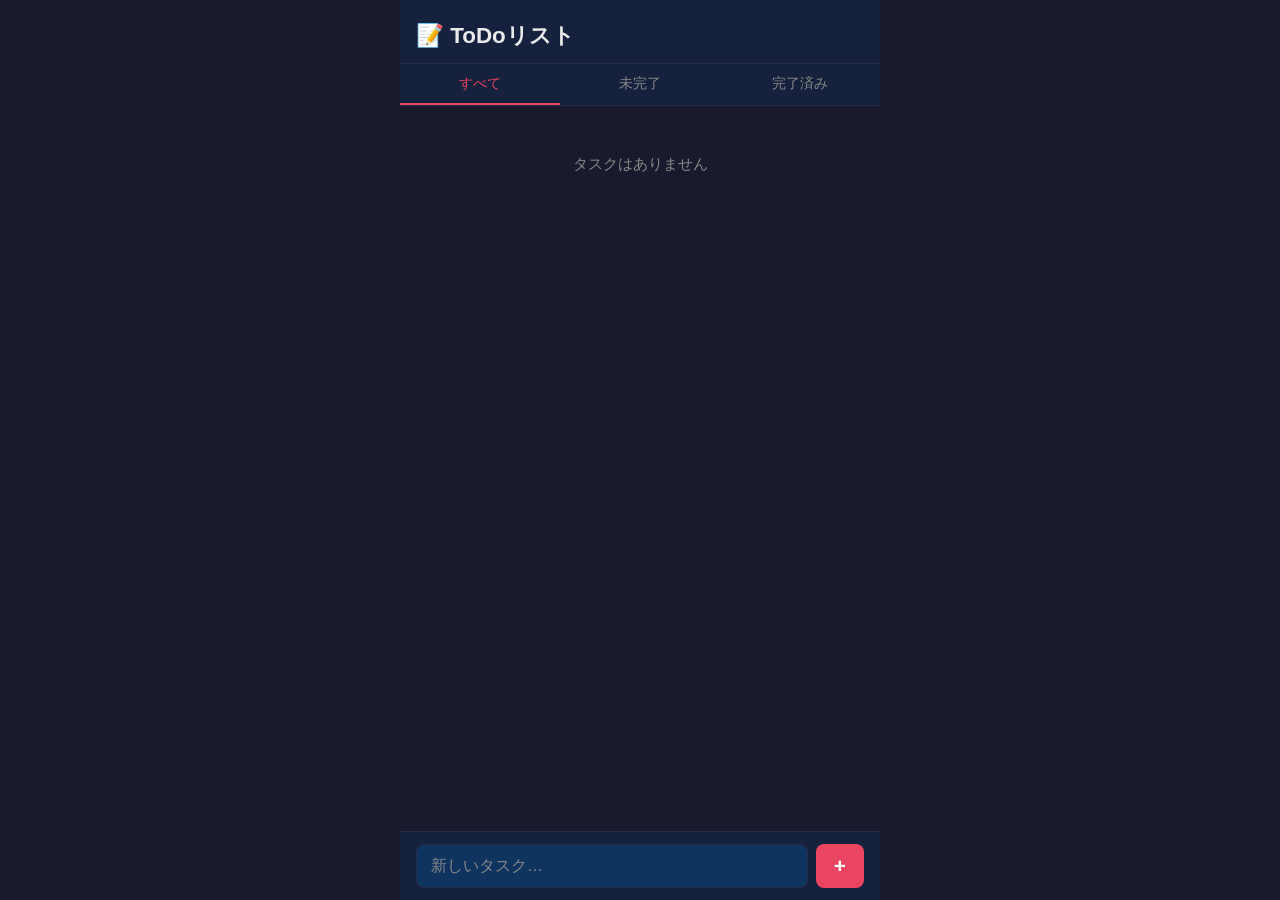
==== todo/index.html @ 9790468d "feat(todo): add todo app - HTML, CSS, and full JS functionality" ====
<!DOCTYPE html>
<html lang="ja">
<head>
  <meta charset="UTF-8">
  <meta name="viewport" content="width=device-width, initial-scale=1.0">
  <title>ToDoリスト</title>
  <style>
    :root {
      --bg: #1a1a2e;
      --surface: #16213e;
      --accent: #0f3460;
      --primary: #e94560;
      --text: #eaeaea;
      --text-muted: #888;
      --border: #2a2a4a;
    }

    * { box-sizing: border-box; margin: 0; padding: 0; }

    body {
      background: var(--bg);
      color: var(--text);
      font-family: -apple-system, BlinkMacSystemFont, 'Segoe UI', sans-serif;
      min-height: 100vh;
      display: flex;
      justify-content: center;
    }

    #app {
      width: 100%;
      max-width: 480px;
      display: flex;
      flex-direction: column;
      min-height: 100vh;
    }

    header {
      padding: 20px 16px 12px;
      background: var(--surface);
      border-bottom: 1px solid var(--border);
    }

    header h1 { font-size: 1.4rem; }

    .filters {
      display: flex;
      background: var(--surface);
      border-bottom: 1px solid var(--border);
    }

    .filter-btn {
      flex: 1;
      padding: 10px;
      background: none;
      border: none;
      border-bottom: 2px solid transparent;
      color: var(--text-muted);
      font-size: 0.9rem;
      cursor: pointer;
      transition: all 0.2s;
    }

    .filter-btn.active {
      color: var(--primary);
      border-bottom-color: var(--primary);
    }

    #todo-list {
      flex: 1;
      list-style: none;
      overflow-y: auto;
      padding: 8px 0 72px;
    }

    .todo-item {
      display: flex;
      align-items: center;
      gap: 12px;
      padding: 14px 16px;
      border-bottom: 1px solid var(--border);
    }

    .todo-item input[type="checkbox"] {
      width: 20px;
      height: 20px;
      accent-color: var(--primary);
      cursor: pointer;
      flex-shrink: 0;
    }

    .todo-item span {
      flex: 1;
      font-size: 1rem;
      word-break: break-all;
    }

    .todo-item.done span {
      text-decoration: line-through;
      color: var(--text-muted);
    }

    .delete-btn {
      background: none;
      border: none;
      color: var(--text-muted);
      font-size: 1.1rem;
      cursor: pointer;
      padding: 4px 8px;
      opacity: 0.6;
      transition: opacity 0.2s;
      flex-shrink: 0;
    }

    .delete-btn:hover { opacity: 1; }

    .empty {
      text-align: center;
      color: var(--text-muted);
      padding: 40px 16px;
      font-size: 0.95rem;
    }

    .input-area {
      position: fixed;
      bottom: 0;
      left: 50%;
      transform: translateX(-50%);
      width: 100%;
      max-width: 480px;
      display: flex;
      gap: 8px;
      padding: 12px 16px;
      background: var(--surface);
      border-top: 1px solid var(--border);
    }

    #new-todo {
      flex: 1;
      padding: 10px 14px;
      background: var(--accent);
      border: 1px solid var(--border);
      border-radius: 8px;
      color: var(--text);
      font-size: 1rem;
      outline: none;
    }

    #new-todo::placeholder { color: var(--text-muted); }
    #new-todo:focus { border-color: var(--primary); }

    #add-btn {
      padding: 10px 18px;
      background: var(--primary);
      border: none;
      border-radius: 8px;
      color: white;
      font-size: 1.3rem;
      font-weight: bold;
      cursor: pointer;
    }
  </style>
</head>
<body>
  <div id="app">
    <header>
      <h1>📝 ToDoリスト</h1>
    </header>
    <div class="filters">
      <button class="filter-btn active" data-filter="all">すべて</button>
      <button class="filter-btn" data-filter="active">未完了</button>
      <button class="filter-btn" data-filter="done">完了済み</button>
    </div>
    <ul id="todo-list"></ul>
    <div class="input-area">
      <input type="text" id="new-todo" placeholder="新しいタスク…">
      <button id="add-btn">+</button>
    </div>
  </div>
  <script>
    const STORAGE_KEY = 'todo-items';

    function load() {
      try { return JSON.parse(localStorage.getItem(STORAGE_KEY)) || []; }
      catch { return []; }
    }

    function save(items) {
      localStorage.setItem(STORAGE_KEY, JSON.stringify(items));
    }

    function escapeHtml(text) {
      return text
        .replace(/&/g, '&amp;')
        .replace(/</g, '&lt;')
        .replace(/>/g, '&gt;')
        .replace(/"/g, '&quot;');
    }

    let items = load();
    let filter = 'all';

    function filtered() {
      if (filter === 'active') return items.filter(i => !i.done);
      if (filter === 'done')   return items.filter(i => i.done);
      return items;
    }

    function render() {
      const list = document.getElementById('todo-list');
      const visible = filtered();
      if (visible.length === 0) {
        list.innerHTML = '<li class="empty">タスクはありません</li>';
        return;
      }
      list.innerHTML = visible.map(item => `
        <li class="todo-item${item.done ? ' done' : ''}" data-id="${item.id}">
          <input type="checkbox" ${item.done ? 'checked' : ''} onchange="toggle(${item.id})">
          <span>${escapeHtml(item.text)}</span>
          <button class="delete-btn" onclick="remove(${item.id})">🗑</button>
        </li>
      `).join('');
    }

    render();

    function addItem(text) {
      text = text.trim();
      if (!text) return;
      items.push({ id: Date.now(), text, done: false });
      save(items);
      render();
    }

    function toggle(id) {
      const item = items.find(i => i.id === id);
      if (item) { item.done = !item.done; save(items); render(); }
    }

    function remove(id) {
      items = items.filter(i => i.id !== id);
      save(items);
      render();
    }

    function setFilter(f) {
      filter = f;
      document.querySelectorAll('.filter-btn').forEach(btn => {
        btn.classList.toggle('active', btn.dataset.filter === f);
      });
      render();
    }

    document.getElementById('add-btn').addEventListener('click', () => {
      const input = document.getElementById('new-todo');
      addItem(input.value);
      input.value = '';
      input.focus();
    });

    document.getElementById('new-todo').addEventListener('keydown', e => {
      if (e.key === 'Enter') {
        addItem(e.target.value);
        e.target.value = '';
      }
    });

    document.querySelectorAll('.filter-btn').forEach(btn => {
      btn.addEventListener('click', () => setFilter(btn.dataset.filter));
    });
  </script>
</body>
</html>
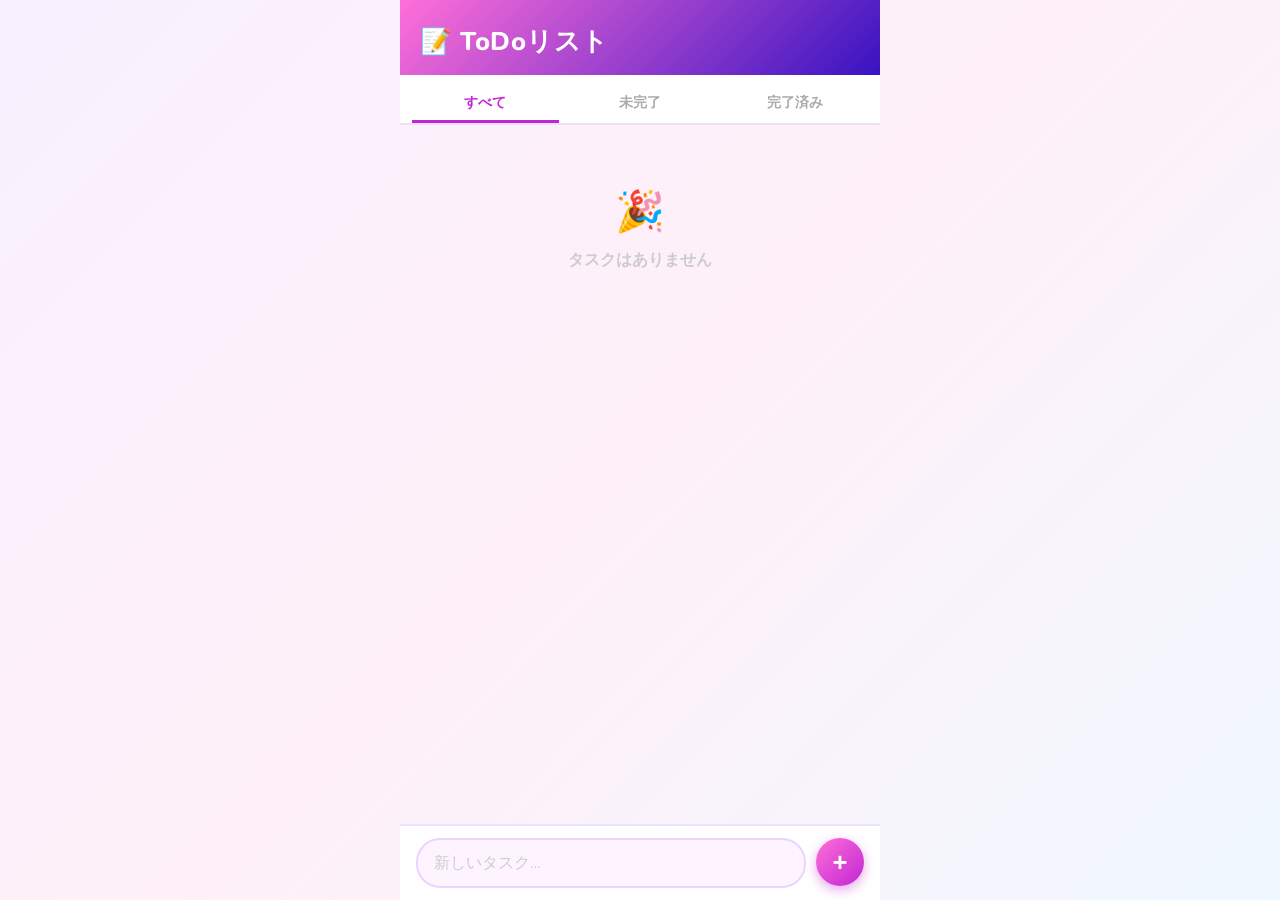
==== commit 4a6dfdc0: "feat(todo): redesign with pop colorful theme" ====
--- a/todo/index.html
+++ b/todo/index.html
@@ -5,25 +5,16 @@
   <meta name="viewport" content="width=device-width, initial-scale=1.0">
   <title>ToDoリスト</title>
   <style>
-    :root {
-      --bg: #1a1a2e;
-      --surface: #16213e;
-      --accent: #0f3460;
-      --primary: #e94560;
-      --text: #eaeaea;
-      --text-muted: #888;
-      --border: #2a2a4a;
-    }
+    @import url('https://fonts.googleapis.com/css2?family=Nunito:wght@400;700;800&display=swap');
 
     * { box-sizing: border-box; margin: 0; padding: 0; }
 
     body {
-      background: var(--bg);
-      color: var(--text);
-      font-family: -apple-system, BlinkMacSystemFont, 'Segoe UI', sans-serif;
+      background: linear-gradient(135deg, #f8f0ff 0%, #fff0f8 50%, #f0f8ff 100%);
       min-height: 100vh;
       display: flex;
       justify-content: center;
+      font-family: 'Nunito', -apple-system, sans-serif;
     }
 
     #app {
@@ -35,41 +26,54 @@
     }
 
     header {
-      padding: 20px 16px 12px;
-      background: var(--surface);
-      border-bottom: 1px solid var(--border);
-    }
-
-    header h1 { font-size: 1.4rem; }
+      padding: 24px 20px 16px;
+      background: linear-gradient(135deg, #ff6fd8, #3813c2);
+      color: white;
+    }
+
+    header h1 {
+      font-size: 1.6rem;
+      font-weight: 800;
+      letter-spacing: 0.5px;
+    }
 
     .filters {
       display: flex;
-      background: var(--surface);
-      border-bottom: 1px solid var(--border);
+      background: white;
+      padding: 10px 12px 0;
+      gap: 8px;
+      border-bottom: 2px solid #f0e0ff;
     }
 
     .filter-btn {
       flex: 1;
-      padding: 10px;
+      padding: 8px 4px;
       background: none;
       border: none;
-      border-bottom: 2px solid transparent;
-      color: var(--text-muted);
-      font-size: 0.9rem;
+      border-bottom: 3px solid transparent;
+      color: #aaa;
+      font-size: 0.85rem;
+      font-weight: 700;
+      font-family: inherit;
       cursor: pointer;
       transition: all 0.2s;
+      border-radius: 6px 6px 0 0;
     }
 
     .filter-btn.active {
-      color: var(--primary);
-      border-bottom-color: var(--primary);
+      color: #c026d3;
+      border-bottom-color: #c026d3;
     }
 
     #todo-list {
       flex: 1;
       list-style: none;
       overflow-y: auto;
-      padding: 8px 0 72px;
+      padding: 12px 12px 80px;
+      background: transparent;
+      display: flex;
+      flex-direction: column;
+      gap: 8px;
     }
 
     .todo-item {
@@ -77,13 +81,18 @@
       align-items: center;
       gap: 12px;
       padding: 14px 16px;
-      border-bottom: 1px solid var(--border);
-    }
+      background: white;
+      border-radius: 16px;
+      box-shadow: 0 2px 8px rgba(180, 100, 220, 0.1);
+      transition: transform 0.15s, box-shadow 0.15s;
+    }
+
+    .todo-item:active { transform: scale(0.98); }
 
     .todo-item input[type="checkbox"] {
-      width: 20px;
-      height: 20px;
-      accent-color: var(--primary);
+      width: 22px;
+      height: 22px;
+      accent-color: #c026d3;
       cursor: pointer;
       flex-shrink: 0;
     }
@@ -91,22 +100,24 @@
     .todo-item span {
       flex: 1;
       font-size: 1rem;
+      font-weight: 700;
+      color: #333;
       word-break: break-all;
     }
 
     .todo-item.done span {
       text-decoration: line-through;
-      color: var(--text-muted);
+      color: #ccc;
+      font-weight: 400;
     }
 
     .delete-btn {
       background: none;
       border: none;
-      color: var(--text-muted);
       font-size: 1.1rem;
       cursor: pointer;
-      padding: 4px 8px;
-      opacity: 0.6;
+      padding: 4px 6px;
+      opacity: 0.4;
       transition: opacity 0.2s;
       flex-shrink: 0;
     }
@@ -115,9 +126,17 @@
 
     .empty {
       text-align: center;
-      color: var(--text-muted);
-      padding: 40px 16px;
-      font-size: 0.95rem;
+      color: #ccc;
+      padding: 48px 16px;
+      font-size: 1rem;
+      font-weight: 700;
+    }
+
+    .empty::before {
+      display: block;
+      font-size: 2.5rem;
+      margin-bottom: 10px;
+      content: '🎉';
     }
 
     .input-area {
@@ -128,35 +147,50 @@
       width: 100%;
       max-width: 480px;
       display: flex;
-      gap: 8px;
+      gap: 10px;
       padding: 12px 16px;
-      background: var(--surface);
-      border-top: 1px solid var(--border);
+      background: white;
+      border-top: 2px solid #f0e0ff;
     }
 
     #new-todo {
       flex: 1;
-      padding: 10px 14px;
-      background: var(--accent);
-      border: 1px solid var(--border);
-      border-radius: 8px;
-      color: var(--text);
+      padding: 12px 16px;
+      background: #fdf4ff;
+      border: 2px solid #e9d5ff;
+      border-radius: 24px;
+      color: #333;
       font-size: 1rem;
+      font-family: inherit;
+      font-weight: 700;
       outline: none;
-    }
-
-    #new-todo::placeholder { color: var(--text-muted); }
-    #new-todo:focus { border-color: var(--primary); }
+      transition: border-color 0.2s;
+    }
+
+    #new-todo::placeholder { color: #ccc; font-weight: 400; }
+    #new-todo:focus { border-color: #c026d3; }
 
     #add-btn {
-      padding: 10px 18px;
-      background: var(--primary);
+      width: 48px;
+      height: 48px;
+      background: linear-gradient(135deg, #ff6fd8, #c026d3);
       border: none;
-      border-radius: 8px;
+      border-radius: 50%;
       color: white;
-      font-size: 1.3rem;
+      font-size: 1.6rem;
       font-weight: bold;
       cursor: pointer;
+      box-shadow: 0 4px 12px rgba(192, 38, 211, 0.4);
+      transition: transform 0.15s, box-shadow 0.15s;
+      display: flex;
+      align-items: center;
+      justify-content: center;
+      flex-shrink: 0;
+    }
+
+    #add-btn:active {
+      transform: scale(0.92);
+      box-shadow: 0 2px 6px rgba(192, 38, 211, 0.3);
     }
   </style>
 </head>
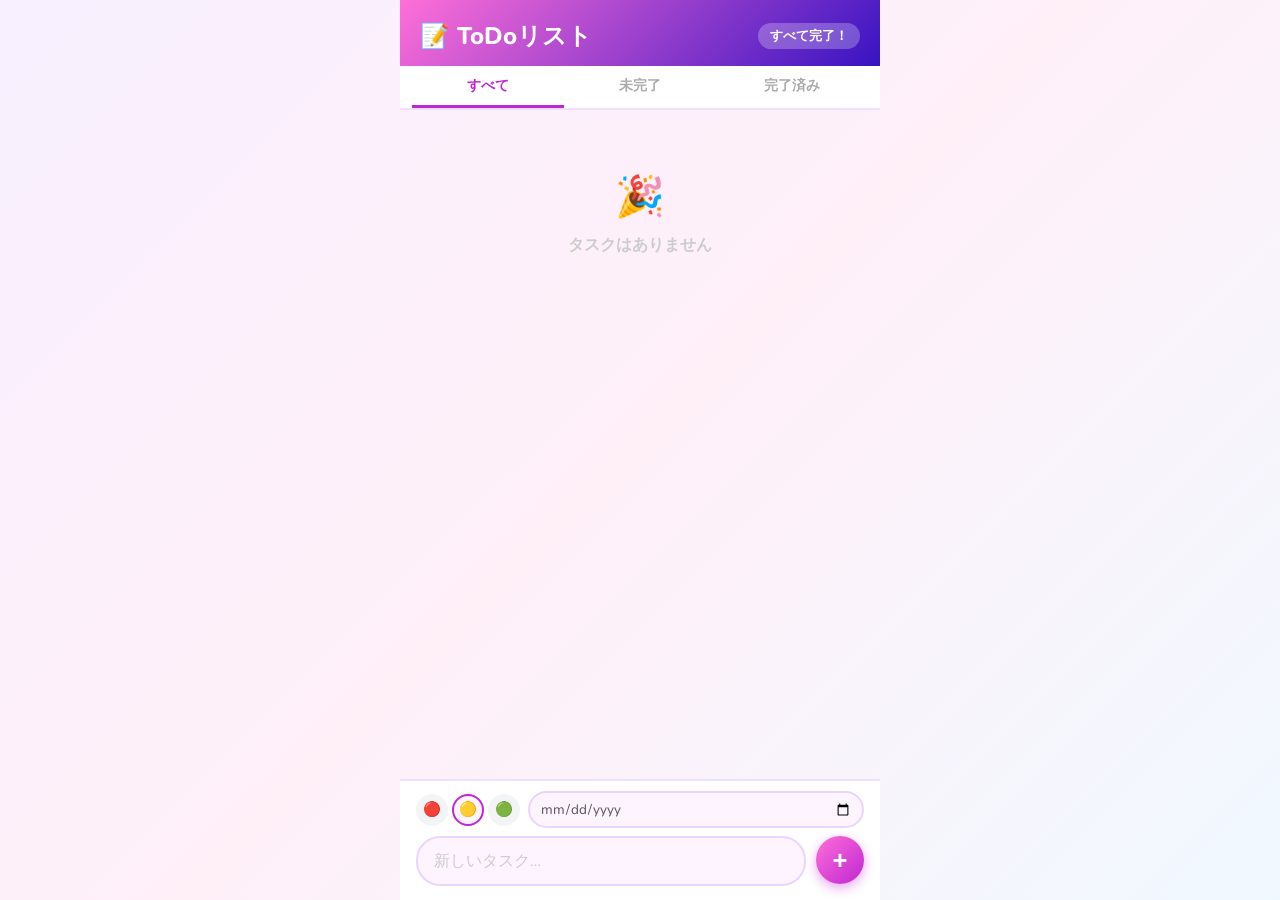
==== commit 04e448d4: "feat(todo): add inline edit, priority, due date, clear done, count badge Co-Authored-By: Claude Sonn" ====
--- a/todo/index.html
+++ b/todo/index.html
@@ -26,28 +26,37 @@
     }
 
     header {
-      padding: 24px 20px 16px;
+      padding: 20px 20px 14px;
       background: linear-gradient(135deg, #ff6fd8, #3813c2);
       color: white;
-    }
-
-    header h1 {
-      font-size: 1.6rem;
-      font-weight: 800;
-      letter-spacing: 0.5px;
+      display: flex;
+      align-items: center;
+      justify-content: space-between;
+    }
+
+    header h1 { font-size: 1.5rem; font-weight: 800; }
+
+    #count-badge {
+      background: rgba(255,255,255,0.25);
+      border-radius: 20px;
+      padding: 4px 12px;
+      font-size: 0.82rem;
+      font-weight: 700;
     }
 
     .filters {
       display: flex;
+      align-items: center;
       background: white;
-      padding: 10px 12px 0;
-      gap: 8px;
+      padding: 0 12px;
       border-bottom: 2px solid #f0e0ff;
     }
+
+    .filter-tabs { display: flex; flex: 1; }
 
     .filter-btn {
       flex: 1;
-      padding: 8px 4px;
+      padding: 10px 4px;
       background: none;
       border: none;
       border-bottom: 3px solid transparent;
@@ -57,20 +66,31 @@
       font-family: inherit;
       cursor: pointer;
       transition: all 0.2s;
-      border-radius: 6px 6px 0 0;
-    }
-
-    .filter-btn.active {
-      color: #c026d3;
-      border-bottom-color: #c026d3;
-    }
+    }
+
+    .filter-btn.active { color: #c026d3; border-bottom-color: #c026d3; }
+
+    #clear-done {
+      background: none;
+      border: none;
+      font-size: 0.8rem;
+      font-weight: 700;
+      font-family: inherit;
+      color: #f43f5e;
+      cursor: pointer;
+      padding: 8px 0 8px 12px;
+      white-space: nowrap;
+      opacity: 0.8;
+    }
+
+    #clear-done:hover { opacity: 1; }
+    #clear-done.hidden { display: none; }
 
     #todo-list {
       flex: 1;
       list-style: none;
       overflow-y: auto;
-      padding: 12px 12px 80px;
-      background: transparent;
+      padding: 12px 12px 130px;
       display: flex;
       flex-direction: column;
       gap: 8px;
@@ -79,12 +99,12 @@
     .todo-item {
       display: flex;
       align-items: center;
-      gap: 12px;
-      padding: 14px 16px;
+      gap: 10px;
+      padding: 12px 14px;
       background: white;
       border-radius: 16px;
-      box-shadow: 0 2px 8px rgba(180, 100, 220, 0.1);
-      transition: transform 0.15s, box-shadow 0.15s;
+      box-shadow: 0 2px 8px rgba(180,100,220,0.1);
+      transition: transform 0.15s;
     }
 
     .todo-item:active { transform: scale(0.98); }
@@ -97,27 +117,65 @@
       flex-shrink: 0;
     }
 
-    .todo-item span {
+    .priority-dot {
+      width: 10px;
+      height: 10px;
+      border-radius: 50%;
+      flex-shrink: 0;
+    }
+    .priority-dot.high   { background: #f43f5e; }
+    .priority-dot.medium { background: #f59e0b; }
+    .priority-dot.low    { background: #22c55e; }
+
+    .todo-content {
       flex: 1;
-      font-size: 1rem;
+      min-width: 0;
+      display: flex;
+      flex-direction: column;
+      gap: 2px;
+    }
+
+    .todo-text {
+      font-size: 0.95rem;
       font-weight: 700;
       color: #333;
       word-break: break-all;
-    }
-
-    .todo-item.done span {
+      cursor: pointer;
+    }
+
+    .todo-item.done .todo-text {
       text-decoration: line-through;
       color: #ccc;
       font-weight: 400;
     }
 
+    .todo-edit-input {
+      font-size: 0.95rem;
+      font-weight: 700;
+      font-family: inherit;
+      color: #333;
+      border: 2px solid #c026d3;
+      border-radius: 8px;
+      padding: 2px 6px;
+      outline: none;
+      width: 100%;
+    }
+
+    .due-date {
+      font-size: 0.75rem;
+      font-weight: 700;
+      color: #aaa;
+    }
+
+    .due-date.overdue { color: #f43f5e; }
+
     .delete-btn {
       background: none;
       border: none;
-      font-size: 1.1rem;
+      font-size: 1rem;
       cursor: pointer;
       padding: 4px 6px;
-      opacity: 0.4;
+      opacity: 0.35;
       transition: opacity 0.2s;
       flex-shrink: 0;
     }
@@ -132,12 +190,7 @@
       font-weight: 700;
     }
 
-    .empty::before {
-      display: block;
-      font-size: 2.5rem;
-      margin-bottom: 10px;
-      content: '🎉';
-    }
+    .empty::before { display: block; font-size: 2.5rem; margin-bottom: 10px; content: '🎉'; }
 
     .input-area {
       position: fixed;
@@ -146,12 +199,46 @@
       transform: translateX(-50%);
       width: 100%;
       max-width: 480px;
-      display: flex;
-      gap: 10px;
-      padding: 12px 16px;
       background: white;
       border-top: 2px solid #f0e0ff;
-    }
+      padding: 10px 16px 14px;
+      display: flex;
+      flex-direction: column;
+      gap: 8px;
+    }
+
+    .input-options { display: flex; gap: 8px; align-items: center; }
+
+    .priority-selector { display: flex; gap: 4px; }
+
+    .priority-selector button {
+      width: 32px;
+      height: 32px;
+      border-radius: 50%;
+      border: 2px solid transparent;
+      background: #f3f4f6;
+      font-size: 0.9rem;
+      cursor: pointer;
+      transition: all 0.15s;
+    }
+
+    .priority-selector button.selected { border-color: #c026d3; background: #fdf4ff; }
+
+    #due-input {
+      flex: 1;
+      padding: 6px 10px;
+      border: 2px solid #e9d5ff;
+      border-radius: 20px;
+      font-size: 0.85rem;
+      font-family: inherit;
+      color: #555;
+      outline: none;
+      background: #fdf4ff;
+    }
+
+    #due-input:focus { border-color: #c026d3; }
+
+    .input-row { display: flex; gap: 10px; }
 
     #new-todo {
       flex: 1;
@@ -180,42 +267,55 @@
       font-size: 1.6rem;
       font-weight: bold;
       cursor: pointer;
-      box-shadow: 0 4px 12px rgba(192, 38, 211, 0.4);
-      transition: transform 0.15s, box-shadow 0.15s;
+      box-shadow: 0 4px 12px rgba(192,38,211,0.4);
+      transition: transform 0.15s;
       display: flex;
       align-items: center;
       justify-content: center;
       flex-shrink: 0;
     }
 
-    #add-btn:active {
-      transform: scale(0.92);
-      box-shadow: 0 2px 6px rgba(192, 38, 211, 0.3);
-    }
+    #add-btn:active { transform: scale(0.92); }
   </style>
 </head>
 <body>
   <div id="app">
     <header>
       <h1>📝 ToDoリスト</h1>
+      <span id="count-badge"></span>
     </header>
     <div class="filters">
-      <button class="filter-btn active" data-filter="all">すべて</button>
-      <button class="filter-btn" data-filter="active">未完了</button>
-      <button class="filter-btn" data-filter="done">完了済み</button>
+      <div class="filter-tabs">
+        <button class="filter-btn active" data-filter="all">すべて</button>
+        <button class="filter-btn" data-filter="active">未完了</button>
+        <button class="filter-btn" data-filter="done">完了済み</button>
+      </div>
+      <button id="clear-done" class="hidden">完了を削除</button>
     </div>
     <ul id="todo-list"></ul>
     <div class="input-area">
-      <input type="text" id="new-todo" placeholder="新しいタスク…">
-      <button id="add-btn">+</button>
+      <div class="input-options">
+        <div class="priority-selector">
+          <button data-priority="high" title="高">🔴</button>
+          <button data-priority="medium" class="selected" title="中">🟡</button>
+          <button data-priority="low" title="低">🟢</button>
+        </div>
+        <input type="date" id="due-input">
+      </div>
+      <div class="input-row">
+        <input type="text" id="new-todo" placeholder="新しいタスク…">
+        <button id="add-btn">+</button>
+      </div>
     </div>
   </div>
   <script>
     const STORAGE_KEY = 'todo-items';
 
     function load() {
-      try { return JSON.parse(localStorage.getItem(STORAGE_KEY)) || []; }
-      catch { return []; }
+      try {
+        const raw = JSON.parse(localStorage.getItem(STORAGE_KEY)) || [];
+        return raw.map(item => ({ priority: 'medium', dueDate: null, ...item }));
+      } catch { return []; }
     }
 
     function save(items) {
@@ -224,14 +324,24 @@
 
     function escapeHtml(text) {
       return text
-        .replace(/&/g, '&amp;')
-        .replace(/</g, '&lt;')
-        .replace(/>/g, '&gt;')
-        .replace(/"/g, '&quot;');
+        .replace(/&/g, '&amp;').replace(/</g, '&lt;')
+        .replace(/>/g, '&gt;').replace(/"/g, '&quot;');
+    }
+
+    function formatDate(dateStr) {
+      if (!dateStr) return '';
+      const [, m, d] = dateStr.split('-');
+      return `${parseInt(m)}/${parseInt(d)}`;
+    }
+
+    function isOverdue(dateStr) {
+      if (!dateStr) return false;
+      return dateStr < new Date().toISOString().slice(0, 10);
     }
 
     let items = load();
     let filter = 'all';
+    let currentPriority = 'medium';
 
     function filtered() {
       if (filter === 'active') return items.filter(i => !i.done);
@@ -242,25 +352,42 @@
     function render() {
       const list = document.getElementById('todo-list');
       const visible = filtered();
+
+      const remaining = items.filter(i => !i.done).length;
+      document.getElementById('count-badge').textContent =
+        remaining > 0 ? `${remaining}件残り` : 'すべて完了！';
+
+      const doneCount = items.filter(i => i.done).length;
+      document.getElementById('clear-done').classList.toggle('hidden', doneCount === 0);
+
       if (visible.length === 0) {
         list.innerHTML = '<li class="empty">タスクはありません</li>';
         return;
       }
-      list.innerHTML = visible.map(item => `
-        <li class="todo-item${item.done ? ' done' : ''}" data-id="${item.id}">
-          <input type="checkbox" ${item.done ? 'checked' : ''} onchange="toggle(${item.id})">
-          <span>${escapeHtml(item.text)}</span>
-          <button class="delete-btn" onclick="remove(${item.id})">🗑</button>
-        </li>
-      `).join('');
+
+      list.innerHTML = visible.map(item => {
+        const dueDateHtml = item.dueDate
+          ? `<span class="due-date${isOverdue(item.dueDate) && !item.done ? ' overdue' : ''}">📅 ${formatDate(item.dueDate)}</span>`
+          : '';
+        return `
+          <li class="todo-item${item.done ? ' done' : ''}" data-id="${item.id}">
+            <input type="checkbox" ${item.done ? 'checked' : ''} onchange="toggle(${item.id})">
+            <span class="priority-dot ${item.priority}"></span>
+            <div class="todo-content">
+              <span class="todo-text" onclick="startEdit(${item.id})">${escapeHtml(item.text)}</span>
+              ${dueDateHtml}
+            </div>
+            <button class="delete-btn" onclick="remove(${item.id})">🗑</button>
+          </li>`;
+      }).join('');
     }
 
     render();
 
-    function addItem(text) {
+    function addItem(text, priority, dueDate) {
       text = text.trim();
       if (!text) return;
-      items.push({ id: Date.now(), text, done: false });
+      items.push({ id: Date.now(), text, done: false, priority, dueDate: dueDate || null });
       save(items);
       render();
     }
@@ -272,6 +399,40 @@
 
     function remove(id) {
       items = items.filter(i => i.id !== id);
+      save(items);
+      render();
+    }
+
+    function startEdit(id) {
+      const li = document.querySelector(`[data-id="${id}"]`);
+      if (!li) return;
+      const span = li.querySelector('.todo-text');
+      const item = items.find(i => i.id === id);
+      if (!item) return;
+
+      const input = document.createElement('input');
+      input.type = 'text';
+      input.className = 'todo-edit-input';
+      input.value = item.text;
+      span.replaceWith(input);
+      input.focus();
+      input.select();
+
+      const finish = () => {
+        const newText = input.value.trim();
+        if (newText) { item.text = newText; save(items); }
+        render();
+      };
+
+      input.addEventListener('keydown', e => {
+        if (e.key === 'Enter') finish();
+        if (e.key === 'Escape') render();
+      });
+      input.addEventListener('blur', finish);
+    }
+
+    function clearDone() {
+      items = items.filter(i => !i.done);
       save(items);
       render();
     }
@@ -284,23 +445,37 @@
       render();
     }
 
+    document.querySelectorAll('.priority-selector button').forEach(btn => {
+      btn.addEventListener('click', () => {
+        currentPriority = btn.dataset.priority;
+        document.querySelectorAll('.priority-selector button').forEach(b => b.classList.remove('selected'));
+        btn.classList.add('selected');
+      });
+    });
+
     document.getElementById('add-btn').addEventListener('click', () => {
       const input = document.getElementById('new-todo');
-      addItem(input.value);
+      const due = document.getElementById('due-input').value;
+      addItem(input.value, currentPriority, due);
       input.value = '';
+      document.getElementById('due-input').value = '';
       input.focus();
     });
 
     document.getElementById('new-todo').addEventListener('keydown', e => {
       if (e.key === 'Enter') {
-        addItem(e.target.value);
+        const due = document.getElementById('due-input').value;
+        addItem(e.target.value, currentPriority, due);
         e.target.value = '';
+        document.getElementById('due-input').value = '';
       }
     });
 
     document.querySelectorAll('.filter-btn').forEach(btn => {
       btn.addEventListener('click', () => setFilter(btn.dataset.filter));
     });
+
+    document.getElementById('clear-done').addEventListener('click', clearDone);
   </script>
 </body>
 </html>
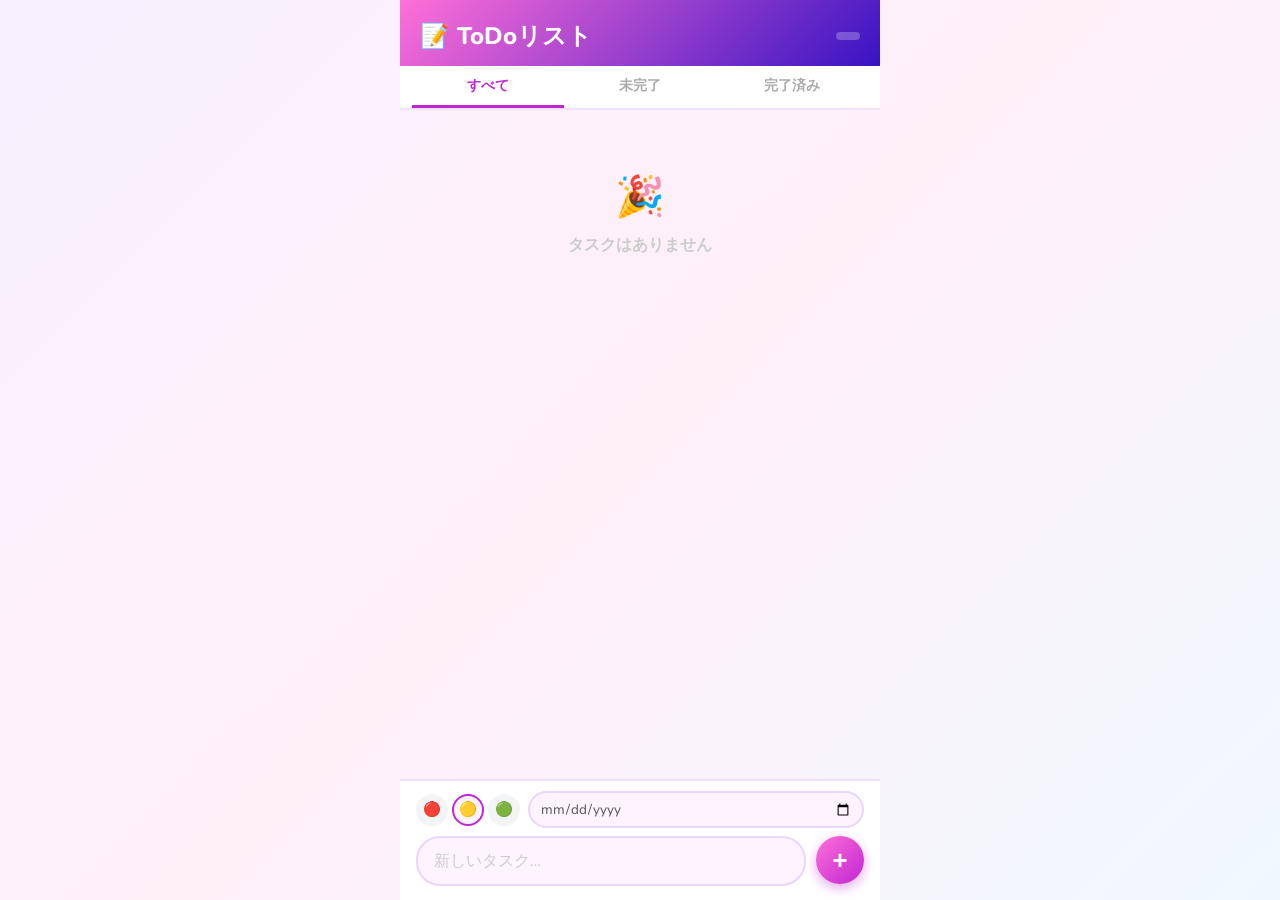
==== commit 49f85c3b: "fix(todo): fix edit race condition, UTC date bug, empty state badge" ====
--- a/todo/index.html
+++ b/todo/index.html
@@ -334,9 +334,14 @@
       return `${parseInt(m)}/${parseInt(d)}`;
     }
 
+    function today() {
+      const d = new Date();
+      return `${d.getFullYear()}-${String(d.getMonth()+1).padStart(2,'0')}-${String(d.getDate()).padStart(2,'0')}`;
+    }
+
     function isOverdue(dateStr) {
       if (!dateStr) return false;
-      return dateStr < new Date().toISOString().slice(0, 10);
+      return dateStr < today();
     }
 
     let items = load();
@@ -355,6 +360,7 @@
 
       const remaining = items.filter(i => !i.done).length;
       document.getElementById('count-badge').textContent =
+        items.length === 0 ? '' :
         remaining > 0 ? `${remaining}件残り` : 'すべて完了！';
 
       const doneCount = items.filter(i => i.done).length;
@@ -393,11 +399,15 @@
     }
 
     function toggle(id) {
+      const editing = document.querySelector('.todo-edit-input');
+      if (editing) editing.blur();
       const item = items.find(i => i.id === id);
       if (item) { item.done = !item.done; save(items); render(); }
     }
 
     function remove(id) {
+      const editing = document.querySelector('.todo-edit-input');
+      if (editing) editing.blur();
       items = items.filter(i => i.id !== id);
       save(items);
       render();
@@ -424,11 +434,12 @@
         render();
       };
 
+      let cancelled = false;
       input.addEventListener('keydown', e => {
         if (e.key === 'Enter') finish();
-        if (e.key === 'Escape') render();
+        if (e.key === 'Escape') { cancelled = true; render(); }
       });
-      input.addEventListener('blur', finish);
+      input.addEventListener('blur', () => { if (!cancelled) finish(); });
     }
 
     function clearDone() {
